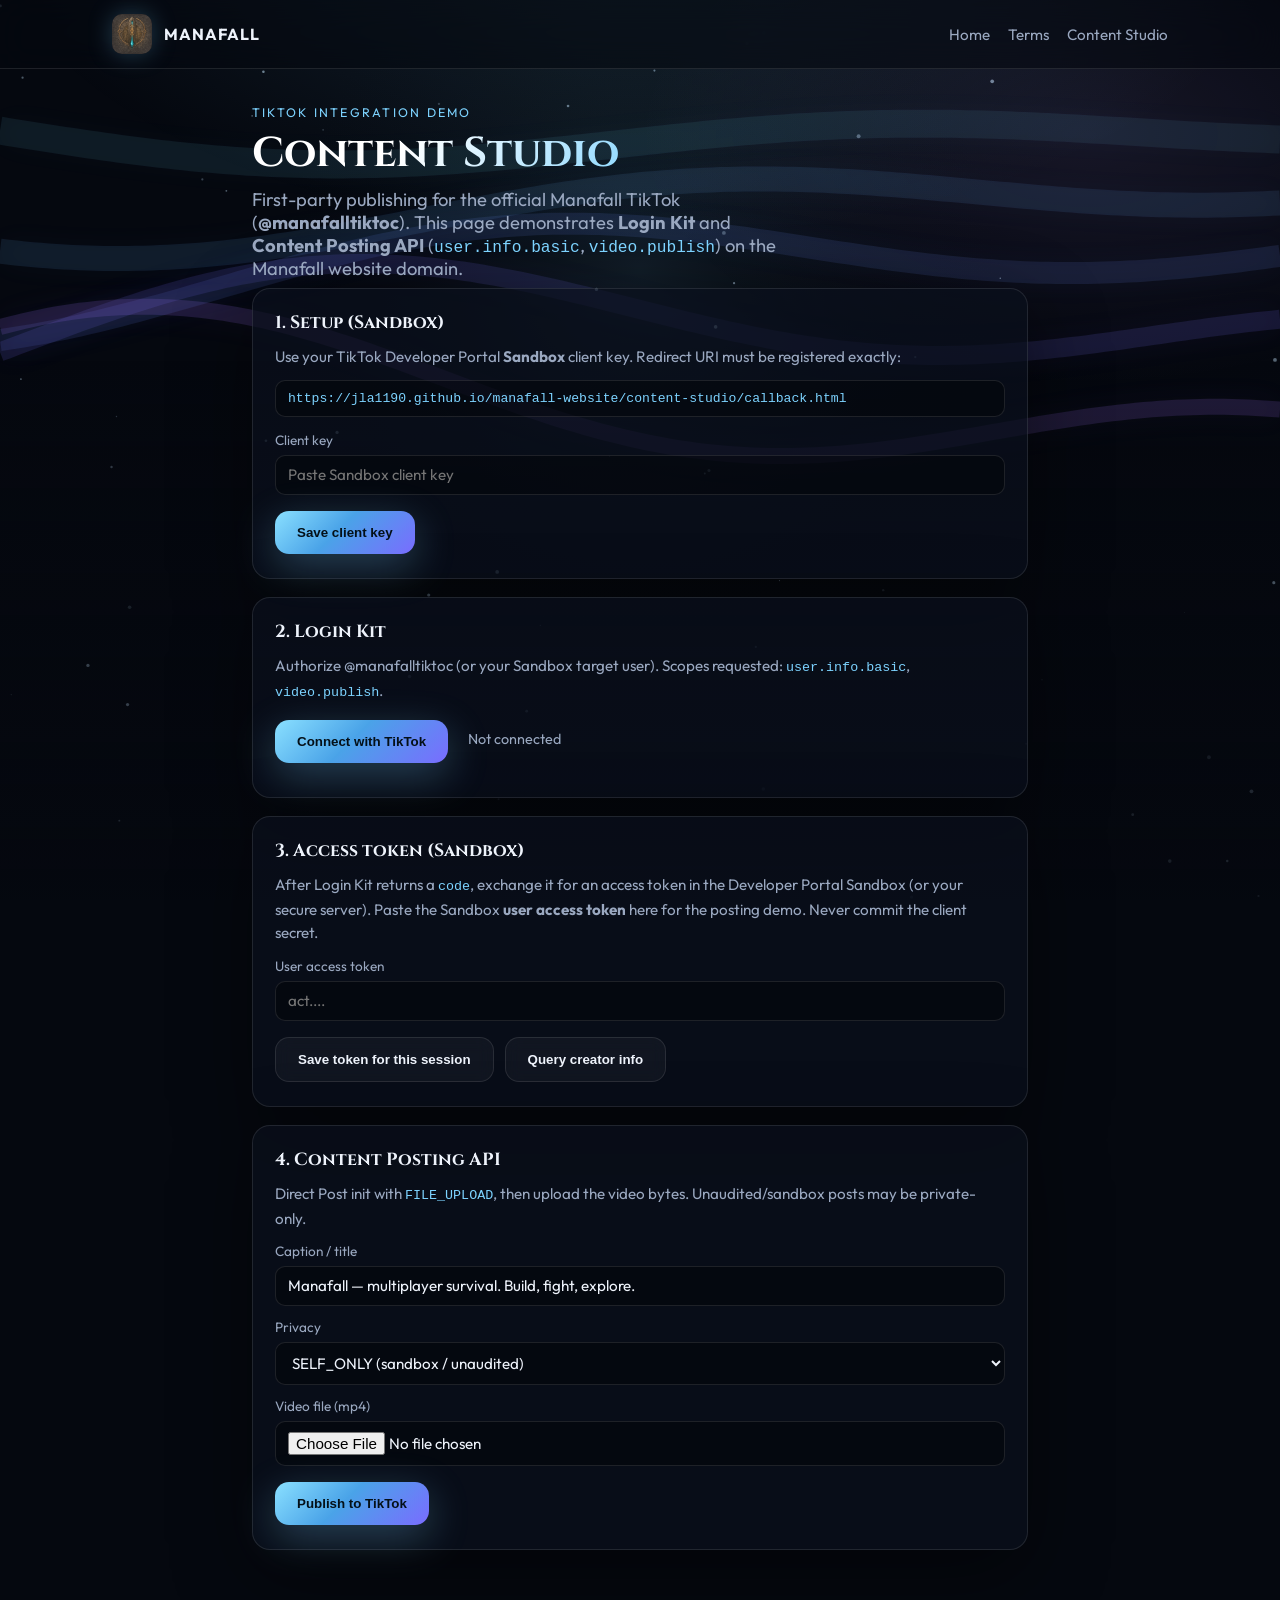
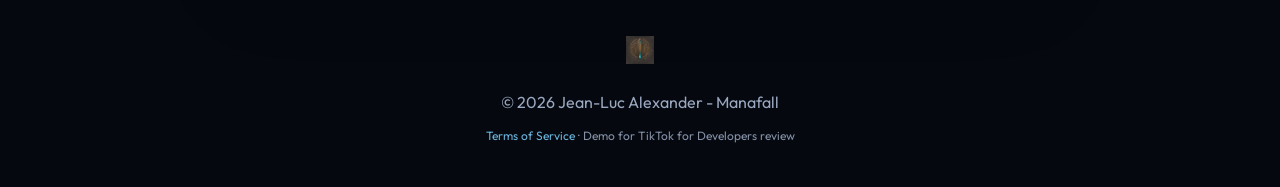
==== content-studio/index.html @ 51d7848f "Add Manafall Content Studio TikTok demo for app review video. Co-authored-by: Cursor <cursoragent@cu" ====
<!DOCTYPE html>
<html lang="en">
<head>
  <meta charset="utf-8" />
  <meta name="viewport" content="width=device-width, initial-scale=1" />
  <title>Manafall Content Studio - TikTok Demo</title>
  <meta name="description" content="Demo of Manafall Content Studio: TikTok Login Kit and Content Posting API for @manafalltiktoc." />
  <link rel="icon" href="../assets/icon.png" />
  <link rel="preconnect" href="https://fonts.googleapis.com" />
  <link rel="preconnect" href="https://fonts.gstatic.com" crossorigin />
  <link href="https://fonts.googleapis.com/css2?family=Cinzel:wght@500;700&family=Outfit:wght@300;400;600;700&display=swap" rel="stylesheet" />
  <link rel="stylesheet" href="../styles.css" />
  <link rel="stylesheet" href="studio.css" />
</head>
<body class="legal-page">
  <canvas id="aurora" aria-hidden="true"></canvas>
  <div class="vignette" aria-hidden="true"></div>

  <header class="nav">
    <div class="nav-inner">
      <a class="brand" href="../">
        <img src="../assets/symbol.png" alt="" width="40" height="40" />
        <span>MANAFALL</span>
      </a>
      <nav class="links">
        <a href="../">Home</a>
        <a href="../terms.html">Terms</a>
        <a href="./">Content Studio</a>
      </nav>
    </div>
  </header>

  <main class="studio">
    <p class="eyebrow">TikTok integration demo</p>
    <h1>Content Studio</h1>
    <p class="lede legal-lede">First-party publishing for the official Manafall TikTok (<strong>@manafalltiktoc</strong>). This page demonstrates <strong>Login Kit</strong> and <strong>Content Posting API</strong> (<code>user.info.basic</code>, <code>video.publish</code>) on the Manafall website domain.</p>

    <section class="studio-card">
      <h2>1. Setup (Sandbox)</h2>
      <p class="hint">Use your TikTok Developer Portal <strong>Sandbox</strong> client key. Redirect URI must be registered exactly:</p>
      <code class="block">https://jla1190.github.io/manafall-website/content-studio/callback.html</code>
      <label class="field">
        <span>Client key</span>
        <input id="clientKey" type="text" autocomplete="off" placeholder="Paste Sandbox client key" />
      </label>
      <button type="button" class="btn primary" id="saveKeyBtn">Save client key</button>
    </section>

    <section class="studio-card">
      <h2>2. Login Kit</h2>
      <p class="hint">Authorize @manafalltiktoc (or your Sandbox target user). Scopes requested: <code>user.info.basic</code>, <code>video.publish</code>.</p>
      <div class="row">
        <button type="button" class="btn primary" id="loginBtn">Connect with TikTok</button>
        <span id="authStatus" class="status">Not connected</span>
      </div>
      <pre id="authDetail" class="log" hidden></pre>
    </section>

    <section class="studio-card">
      <h2>3. Access token (Sandbox)</h2>
      <p class="hint">After Login Kit returns a <code>code</code>, exchange it for an access token in the Developer Portal Sandbox (or your secure server). Paste the Sandbox <strong>user access token</strong> here for the posting demo. Never commit the client secret.</p>
      <label class="field">
        <span>User access token</span>
        <input id="accessToken" type="password" autocomplete="off" placeholder="act...." />
      </label>
      <button type="button" class="btn ghost" id="saveTokenBtn">Save token for this session</button>
      <button type="button" class="btn ghost" id="creatorInfoBtn">Query creator info</button>
      <pre id="creatorLog" class="log" hidden></pre>
    </section>

    <section class="studio-card">
      <h2>4. Content Posting API</h2>
      <p class="hint">Direct Post init with <code>FILE_UPLOAD</code>, then upload the video bytes. Unaudited/sandbox posts may be private-only.</p>
      <label class="field">
        <span>Caption / title</span>
        <input id="caption" type="text" maxlength="150" value="Manafall — multiplayer survival. Build, fight, explore." />
      </label>
      <label class="field">
        <span>Privacy</span>
        <select id="privacy">
          <option value="SELF_ONLY">SELF_ONLY (sandbox / unaudited)</option>
          <option value="PUBLIC_TO_EVERYONE">PUBLIC_TO_EVERYONE</option>
          <option value="FOLLOWER_OF_CREATOR">FOLLOWER_OF_CREATOR</option>
          <option value="MUTUAL_FOLLOW_FRIENDS">MUTUAL_FOLLOW_FRIENDS</option>
        </select>
      </label>
      <label class="field">
        <span>Video file (mp4)</span>
        <input id="videoFile" type="file" accept="video/mp4,video/quicktime,.mp4,.mov" />
      </label>
      <button type="button" class="btn primary" id="publishBtn">Publish to TikTok</button>
      <pre id="publishLog" class="log" hidden></pre>
    </section>
  </main>

  <footer>
    <img src="../assets/symbol.png" alt="" width="28" height="28" />
    <p>&copy; <span id="year"></span> Jean-Luc Alexander - Manafall</p>
    <p class="fine"><a href="../terms.html">Terms of Service</a> · Demo for TikTok for Developers review</p>
  </footer>

  <script src="../aurora.js"></script>
  <script src="studio.js"></script>
</body>
</html>
---- styles.css ----
:root {
  --bg: #05080f;
  --text: #eef3fb;
  --muted: #9aa8c0;
  --ice: #7dd3ff;
  --violet: #b794ff;
  --kofi: #ff5e5b;
  --line: rgba(255,255,255,.10);
  --panel: rgba(10,16,28,.72);
  --ok: #62e0a8;
  --shadow: 0 24px 80px rgba(0,0,0,.45);
  --font: "Outfit", system-ui, sans-serif;
  --display: "Cinzel", Georgia, serif;
}
* { box-sizing: border-box; }
html { scroll-behavior: smooth; }
body {
  margin: 0;
  font-family: var(--font);
  color: var(--text);
  background: var(--bg);
  min-height: 100vh;
  overflow-x: hidden;
}
#aurora {
  position: fixed; inset: 0; width: 100%; height: 100%;
  z-index: -2; display: block;
}
.vignette {
  position: fixed; inset: 0; z-index: -1; pointer-events: none;
  background:
    radial-gradient(1200px 600px at 50% -10%, rgba(125,211,255,.14), transparent 55%),
    radial-gradient(900px 500px at 85% 15%, rgba(183,148,255,.10), transparent 50%),
    linear-gradient(180deg, transparent 40%, rgba(5,8,15,.85) 100%);
}
.cursor-glow {
  position: fixed; width: 420px; height: 420px; border-radius: 50%;
  pointer-events: none; z-index: -1; opacity: .35;
  background: radial-gradient(circle, rgba(125,211,255,.22), transparent 65%);
  transform: translate(-50%, -50%);
  mix-blend-mode: screen;
}
.nav {
  position: sticky; top: 0; z-index: 20;
  backdrop-filter: blur(16px);
  background: rgba(5,8,15,.55);
  border-bottom: 1px solid var(--line);
}
.nav-inner {
  max-width: 1100px; margin: 0 auto;
  display: flex; align-items: center; justify-content: space-between;
  padding: 14px 22px;
}
.brand {
  display: flex; align-items: center; gap: 12px;
  color: var(--text); text-decoration: none; font-weight: 700;
  letter-spacing: .06em;
}
.brand img { border-radius: 10px; box-shadow: 0 0 24px rgba(125,211,255,.25); }
.links { display: flex; gap: 18px; }
.links a {
  color: var(--muted); text-decoration: none; font-size: .95rem;
  transition: color .2s ease;
}
.links a:hover { color: var(--ice); }

main { max-width: 1100px; margin: 0 auto; padding: 28px 22px 80px; }

.hero {
  display: grid; grid-template-columns: 1.05fr .95fr; gap: 36px;
  align-items: center; min-height: calc(100vh - 90px);
  padding: 24px 0 48px;
}
.eyebrow {
  text-transform: uppercase; letter-spacing: .18em; font-size: .78rem;
  color: var(--ice); margin: 0 0 12px;
}
h1 {
  font-family: var(--display);
  font-size: clamp(2.8rem, 7vw, 4.6rem);
  margin: 0 0 16px; line-height: 1.05;
  background: linear-gradient(120deg, #fff 20%, var(--ice) 55%, var(--violet) 100%);
  -webkit-background-clip: text; background-clip: text; color: transparent;
}
.lede { font-size: 1.15rem; color: var(--muted); max-width: 34rem; margin: 0 0 14px; }
.by { color: var(--muted); margin: 0 0 28px; }
.by strong { color: var(--text); }
.hero-cta { display: flex; flex-wrap: wrap; gap: 12px; }

.btn {
  position: relative; display: inline-flex; flex-direction: column;
  align-items: flex-start; justify-content: center;
  gap: 2px; padding: 14px 22px; border-radius: 14px;
  text-decoration: none; color: var(--text); font-weight: 700;
  border: 1px solid var(--line);
  transition: transform .18s ease, box-shadow .18s ease, filter .18s ease;
}
.btn span { font-size: 1.02rem; }
.btn small { font-weight: 400; opacity: .8; font-size: .78rem; }
.btn:hover { transform: translateY(-2px); }
.btn.primary {
  background: linear-gradient(135deg, #8ae0ff, #4aa3e8 45%, #7a6cff);
  color: #041018; border: none;
  box-shadow: 0 12px 40px rgba(125,211,255,.28);
}
.btn.ghost {
  background: rgba(255,255,255,.04);
  backdrop-filter: blur(8px);
}
.btn.ghost:hover { border-color: rgba(125,211,255,.45); }
.btn.kofi {
  background: linear-gradient(135deg, #ff7a76, #ff5e5b);
  color: #fff; border: none;
  box-shadow: 0 12px 40px rgba(255,94,91,.28);
}
.btn.wide { width: 100%; align-items: center; text-align: center; padding: 18px 22px; }
.btn[aria-disabled="true"] {
  opacity: .45; pointer-events: none; filter: grayscale(.2);
  box-shadow: none !important;
}

.hero-art { perspective: 1000px; }
.frame {
  position: relative; border-radius: 20px; overflow: hidden;
  border: 1px solid var(--line); box-shadow: var(--shadow);
  transform-style: preserve-3d; transition: transform .15s ease-out;
}
.frame img { display: block; width: 100%; height: auto; }
.frame-shine {
  position: absolute; inset: 0; pointer-events: none;
  background: linear-gradient(120deg, transparent 30%, rgba(255,255,255,.18) 48%, transparent 62%);
  transform: translateX(-120%);
  animation: shine 5.5s ease-in-out infinite;
}
@keyframes shine {
  0%, 60% { transform: translateX(-120%); }
  80%, 100% { transform: translateX(120%); }
}

.features { padding: 40px 0 20px; }
.features h2, .panel h2 {
  font-family: var(--display); font-size: 2rem; margin: 0 0 22px; text-align: center;
}
.feature-grid {
  display: grid; grid-template-columns: repeat(4, 1fr); gap: 16px;
}
.card {
  background: var(--panel); border: 1px solid var(--line);
  border-radius: 18px; padding: 22px;
  transition: transform .2s ease, border-color .2s ease, box-shadow .2s ease;
  backdrop-filter: blur(10px);
}
.card:hover {
  transform: translateY(-6px);
  border-color: rgba(125,211,255,.35);
  box-shadow: 0 18px 50px rgba(0,0,0,.35);
}
.card .icon { font-size: 1.4rem; margin-bottom: 10px; }
.card h3 { margin: 0 0 8px; font-size: 1.15rem; }
.card p { margin: 0; color: var(--muted); font-size: .95rem; }

.panel { margin: 36px auto; max-width: 720px; }
.panel-inner {
  background: var(--panel); border: 1px solid var(--line);
  border-radius: 22px; padding: 28px 26px 26px;
  box-shadow: var(--shadow); backdrop-filter: blur(14px);
  text-align: center;
}
.panel-copy { color: var(--muted); margin: 0 0 20px; }
.note { color: var(--muted); font-size: .92rem; margin: 12px 0 0; }
.note.ready { color: var(--ok); }
.checklist {
  list-style: none; padding: 0; margin: 18px 0 0;
  color: var(--muted); text-align: left; display: grid; gap: 8px;
}
.checklist li::before { content: "> "; color: var(--ice); }
.trust-row {
  display: grid; grid-template-columns: repeat(3, 1fr); gap: 10px;
  margin-top: 22px;
}
.trust-row div {
  background: rgba(255,255,255,.03); border: 1px solid var(--line);
  border-radius: 12px; padding: 12px 10px;
}
.trust-row strong { display: block; font-size: .85rem; margin-bottom: 4px; }
.trust-row span { color: var(--muted); font-size: .8rem; }

footer {
  text-align: center; padding: 28px 18px 48px; color: var(--muted);
}
footer img { opacity: .9; margin-bottom: 8px; }
.fine { font-size: .75rem; max-width: 36rem; margin: 8px auto 0; opacity: .85; }
.fine a { color: var(--ice); text-decoration: none; }
.fine a:hover { text-decoration: underline; }
#itchBtn { margin-top: 12px; }

.reveal {
  opacity: 0; transform: translateY(22px);
  transition: opacity .7s ease, transform .7s ease;
}
.reveal.visible { opacity: 1; transform: none; }
.reveal.delay { transition-delay: .12s; }

@media (max-width: 900px) {
  .hero { grid-template-columns: 1fr; min-height: auto; }
  .feature-grid, .trust-row { grid-template-columns: 1fr; }
  .links { display: none; }
}


/* Trailer (YouTube Shorts) */
.trailer {
  padding: 20px 0 48px;
  text-align: center;
}
.trailer h2 {
  font-family: var(--display); font-size: 2rem; margin: 0 0 12px;
}
.trailer-copy {
  color: var(--muted); max-width: 36rem; margin: 0 auto 22px;
}
.trailer-frame {
  position: relative;
  width: min(360px, 92vw);
  margin: 0 auto;
  aspect-ratio: 9 / 16;
  border-radius: 18px;
  overflow: hidden;
  border: 1px solid var(--line);
  box-shadow: var(--shadow);
  background: #000;
}
.trailer-frame iframe {
  position: absolute; inset: 0;
  width: 100%; height: 100%;
  border: 0;
}
.trailer-link {
  margin: 14px 0 0;
}
.trailer-link a {
  color: var(--ice); text-decoration: none; font-size: .95rem;
}
.trailer-link a:hover { text-decoration: underline; }

@media (max-width: 1100px) {
  .feature-grid { grid-template-columns: repeat(2, 1fr); }
}


/* Menu-style ambient music control */
.music-toggle {
  position: fixed;
  left: 18px;
  bottom: 18px;
  z-index: 40;
  border: 1px solid rgba(255,255,255,.16);
  background: rgba(8, 14, 26, .78);
  color: #e8eef8;
  font: 600 0.85rem/1 "Outfit", system-ui, sans-serif;
  letter-spacing: 0.02em;
  padding: 10px 14px;
  border-radius: 999px;
  cursor: pointer;
  backdrop-filter: blur(10px);
  box-shadow: 0 10px 30px rgba(0,0,0,.35);
  transition: border-color .2s ease, transform .15s ease, background .2s ease;
}
.music-toggle:hover {
  border-color: rgba(125, 211, 255, .45);
  transform: translateY(-1px);
}
.music-toggle[aria-pressed="true"] {
  background: rgba(20, 40, 60, .85);
  border-color: rgba(125, 211, 255, .35);
}

/* Legal pages (Terms, etc.) */
.legal-page .music-toggle { display: none; }
.legal {
  max-width: 820px;
  margin: 0 auto;
  padding: 36px 22px 40px;
}
.legal h1 {
  font-family: var(--display);
  font-size: clamp(2rem, 4vw, 2.8rem);
  margin: 0 0 12px;
}
.legal-lede { margin: 0 0 8px; color: var(--muted); }
.legal-meta {
  margin: 0 0 28px;
  color: var(--muted);
  font-size: .9rem;
}
.legal-card {
  background: var(--panel);
  border: 1px solid var(--line);
  border-radius: 18px;
  padding: 28px 26px 32px;
  box-shadow: var(--shadow);
}
.legal-card h2 {
  font-family: var(--display);
  font-size: 1.15rem;
  margin: 1.6rem 0 .55rem;
  color: var(--text);
}
.legal-card h2:first-child { margin-top: 0; }
.legal-card p, .legal-card li {
  color: var(--muted);
  line-height: 1.65;
  font-size: 1rem;
}
.legal-card ul {
  margin: .4rem 0 1rem;
  padding-left: 1.2rem;
}
.legal-card a { color: var(--ice); }
---- content-studio/studio.css ----
.studio {
  max-width: 820px;
  margin: 0 auto;
  padding: 36px 22px 40px;
}
.studio h1 {
  font-family: var(--display);
  font-size: clamp(2rem, 4vw, 2.6rem);
  margin: 0 0 12px;
}
.studio-card {
  background: var(--panel);
  border: 1px solid var(--line);
  border-radius: 18px;
  padding: 22px 22px 24px;
  box-shadow: var(--shadow);
  margin: 0 0 18px;
}
.studio-card h2 {
  font-family: var(--display);
  font-size: 1.1rem;
  margin: 0 0 10px;
}
.hint, .studio-card p {
  color: var(--muted);
  line-height: 1.55;
  margin: 0 0 12px;
  font-size: .95rem;
}
.hint code, .studio code {
  color: var(--ice);
  font-size: .88em;
}
code.block {
  display: block;
  background: rgba(0,0,0,.35);
  border: 1px solid var(--line);
  border-radius: 10px;
  padding: 10px 12px;
  margin: 0 0 14px;
  color: var(--ice);
  word-break: break-all;
  font-size: .82rem;
}
.field {
  display: flex;
  flex-direction: column;
  gap: 6px;
  margin: 0 0 12px;
  color: var(--muted);
  font-size: .85rem;
}
.field input, .field select {
  background: rgba(0,0,0,.35);
  border: 1px solid var(--line);
  border-radius: 10px;
  color: var(--text);
  padding: 10px 12px;
  font: 400 0.95rem/1.2 var(--font);
}
.row {
  display: flex;
  flex-wrap: wrap;
  gap: 12px;
  align-items: center;
  margin-bottom: 10px;
}
.status {
  color: var(--muted);
  font-size: .9rem;
}
.status.ok { color: var(--ok); }
.log {
  margin: 12px 0 0;
  padding: 12px;
  background: rgba(0,0,0,.4);
  border-radius: 10px;
  border: 1px solid var(--line);
  color: #cfe7ff;
  white-space: pre-wrap;
  word-break: break-word;
  font-size: .78rem;
  max-height: 280px;
  overflow: auto;
}
.studio .btn { margin-right: 8px; margin-top: 4px; }
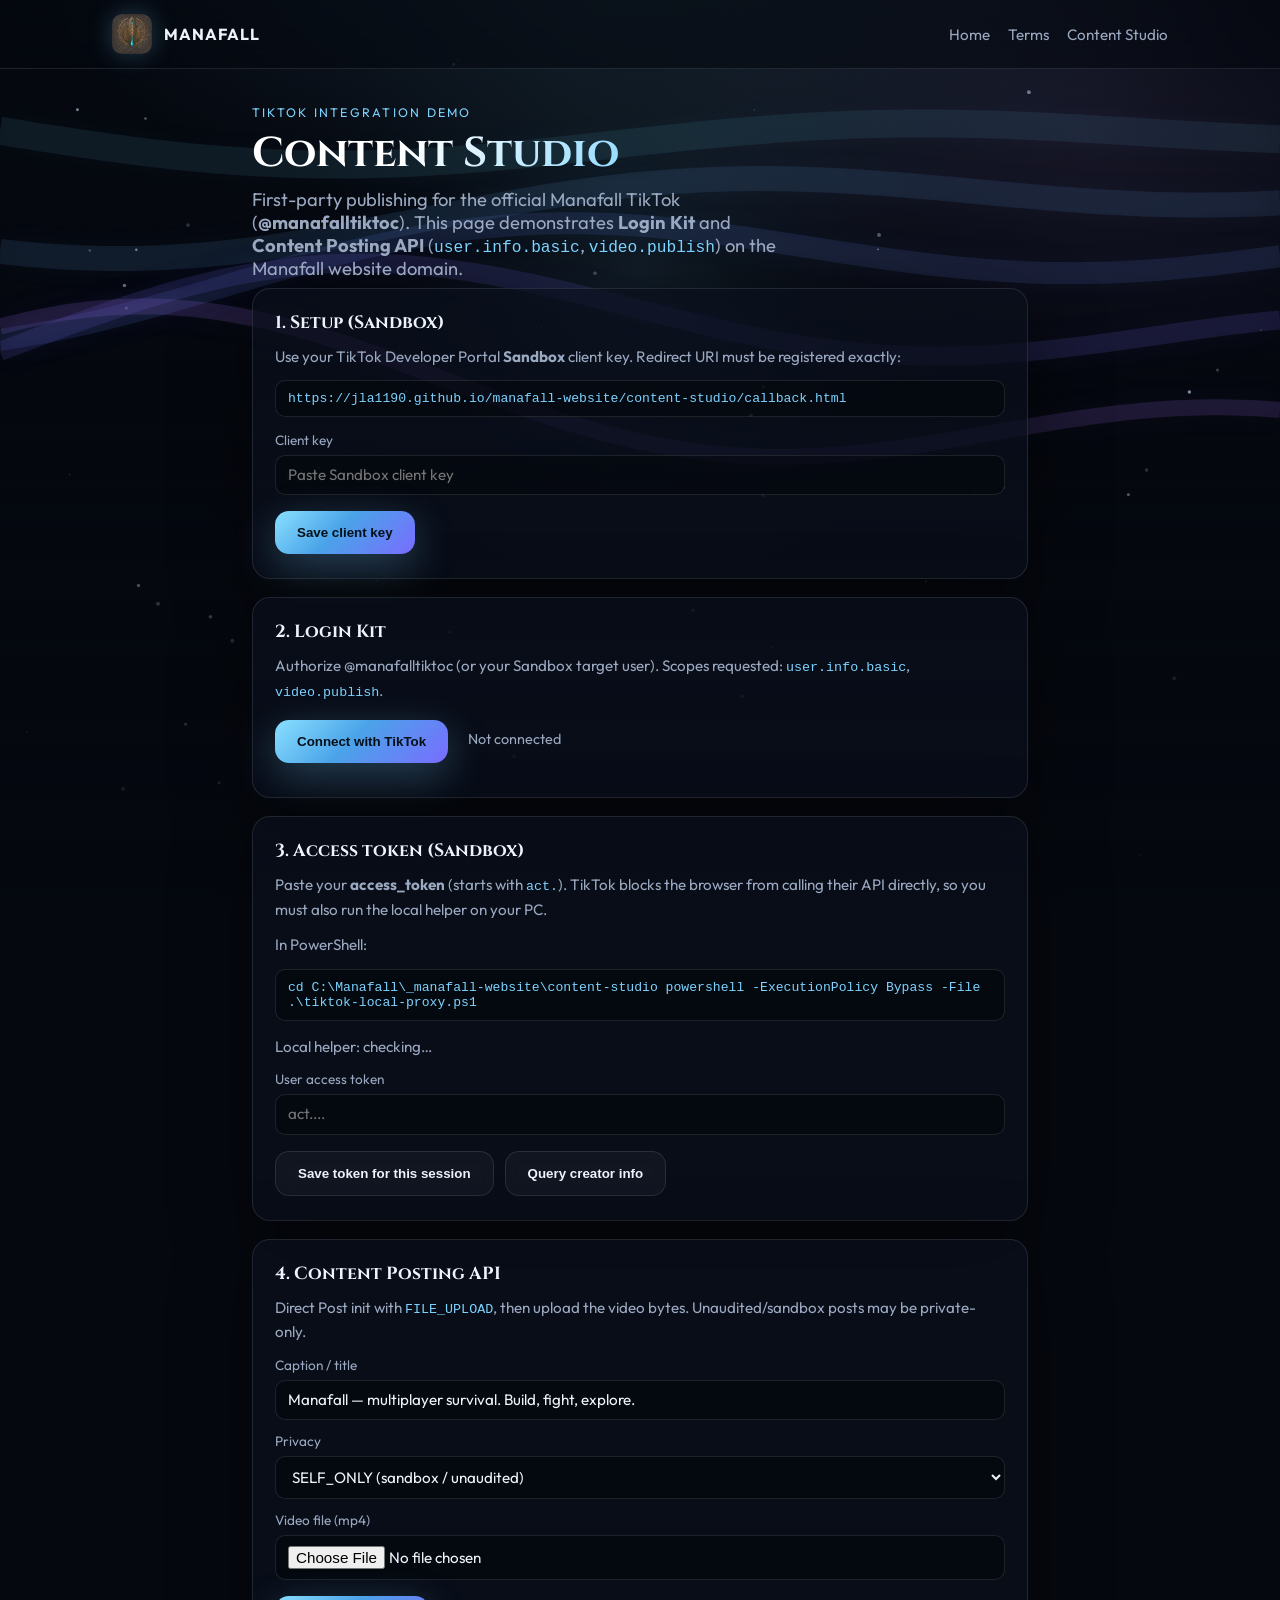
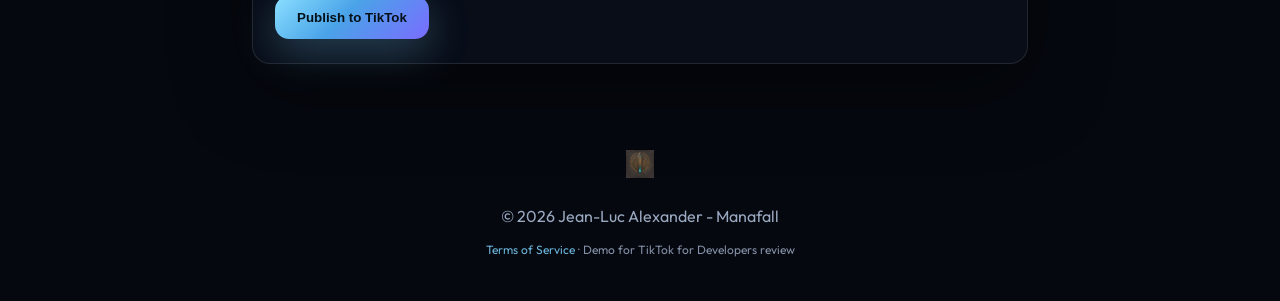
==== commit a6258215: "Route Content Studio TikTok API calls through local helper (CORS). Co-authored-by: Cursor <cursorage" ====
--- a/content-studio/index.html
+++ b/content-studio/index.html
@@ -58,7 +58,11 @@
 
     <section class="studio-card">
       <h2>3. Access token (Sandbox)</h2>
-      <p class="hint">After Login Kit returns a <code>code</code>, exchange it for an access token in the Developer Portal Sandbox (or your secure server). Paste the Sandbox <strong>user access token</strong> here for the posting demo. Never commit the client secret.</p>
+      <p class="hint">Paste your <strong>access_token</strong> (starts with <code>act.</code>). TikTok blocks the browser from calling their API directly, so you must also run the local helper on your PC.</p>
+      <p class="hint">In PowerShell:</p>
+      <code class="block">cd C:\Manafall\_manafall-website\content-studio
+powershell -ExecutionPolicy Bypass -File .\tiktok-local-proxy.ps1</code>
+      <p id="proxyStatus" class="status">Local helper: checking…</p>
       <label class="field">
         <span>User access token</span>
         <input id="accessToken" type="password" autocomplete="off" placeholder="act...." />
--- a/styles.css
+++ b/styles.css
@@ -318,3 +318,10 @@
   padding-left: 1.2rem;
 }
 .legal-card a { color: var(--ice); }
+.legal-h3 {
+  font-family: var(--font);
+  font-size: 1rem;
+  font-weight: 600;
+  margin: 1rem 0 .4rem;
+  color: var(--text);
+}
